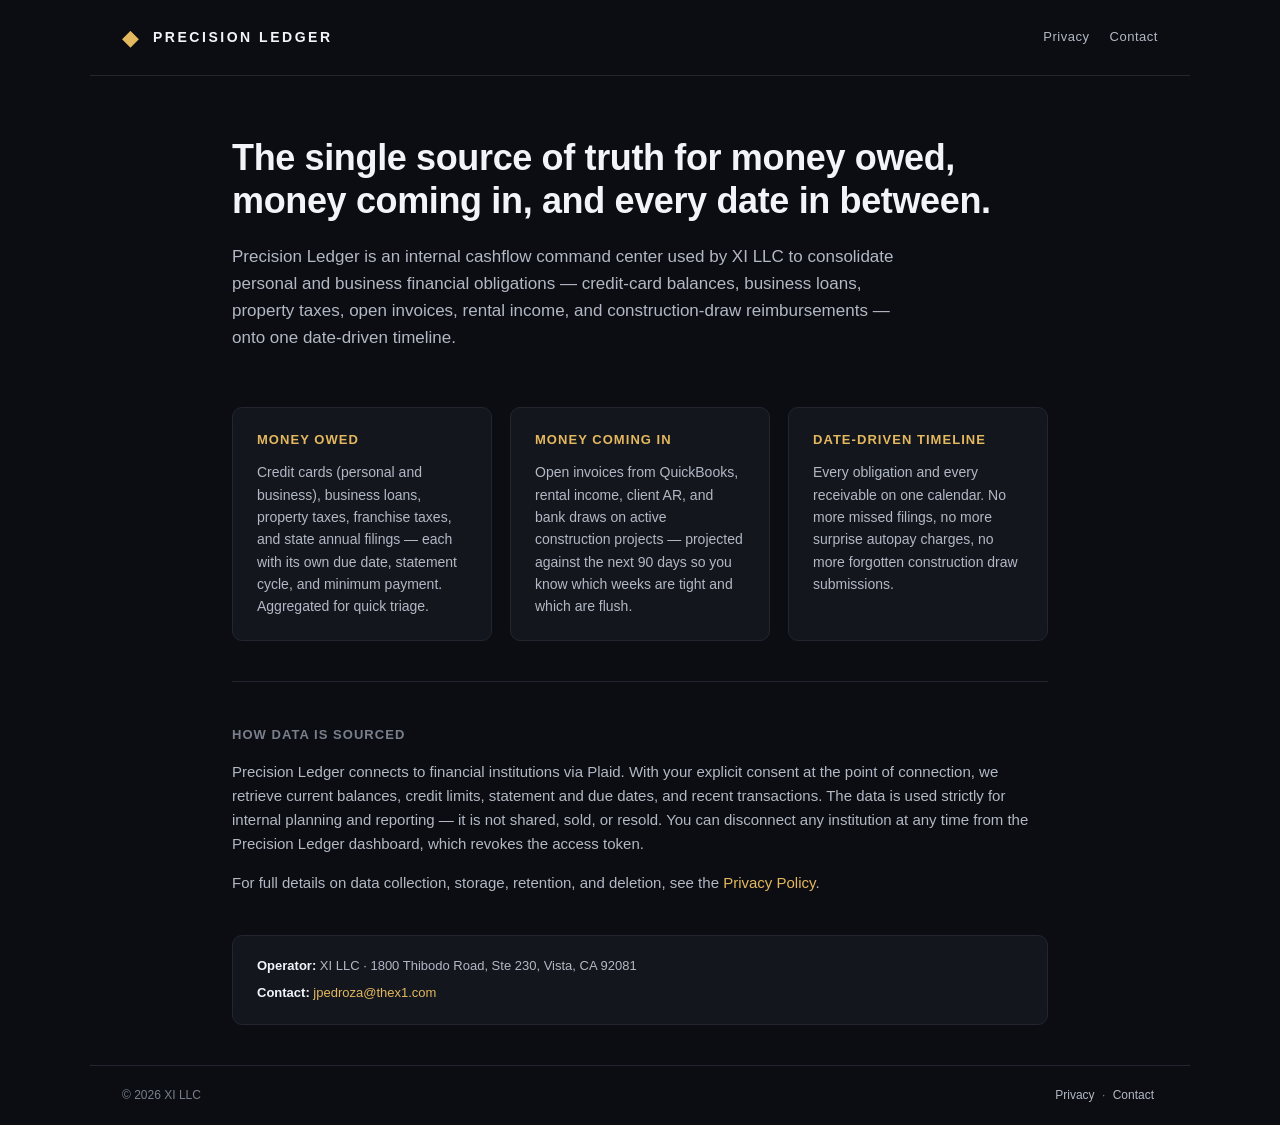
==== index.html @ 4f30f18b "Initial: Precision Ledger marketing site + privacy policy" ====
<!doctype html>
<html lang="en">
<head>
  <meta charset="utf-8" />
  <meta name="viewport" content="width=device-width, initial-scale=1" />
  <title>Precision Ledger — Unified personal &amp; business cashflow</title>
  <meta name="description" content="Precision Ledger is an internal cashflow command center that consolidates personal and business credit-card balances, loan obligations, property taxes, invoices, and construction reimbursements into a single date-driven timeline." />
  <link rel="stylesheet" href="styles.css" />
</head>
<body>
  <header class="top">
    <div class="brand">
      <span class="mark">◆</span>
      <span class="name">PRECISION LEDGER</span>
    </div>
    <nav>
      <a href="/privacy.html">Privacy</a>
      <a href="mailto:jpedroza@thex1.com">Contact</a>
    </nav>
  </header>

  <main>
    <section class="hero">
      <h1>The single source of truth for money owed, money coming in, and every date in between.</h1>
      <p class="lede">
        Precision Ledger is an internal cashflow command center used by XI LLC to
        consolidate personal and business financial obligations — credit-card
        balances, business loans, property taxes, open invoices, rental income,
        and construction-draw reimbursements — onto one date-driven timeline.
      </p>
    </section>

    <section class="cards">
      <div class="card">
        <h2>Money owed</h2>
        <p>
          Credit cards (personal and business), business loans, property taxes,
          franchise taxes, and state annual filings — each with its own due
          date, statement cycle, and minimum payment. Aggregated for quick
          triage.
        </p>
      </div>
      <div class="card">
        <h2>Money coming in</h2>
        <p>
          Open invoices from QuickBooks, rental income, client AR, and bank
          draws on active construction projects — projected against the next
          90 days so you know which weeks are tight and which are flush.
        </p>
      </div>
      <div class="card">
        <h2>Date-driven timeline</h2>
        <p>
          Every obligation and every receivable on one calendar. No more
          missed filings, no more surprise autopay charges, no more
          forgotten construction draw submissions.
        </p>
      </div>
    </section>

    <section class="data">
      <h2>How data is sourced</h2>
      <p>
        Precision Ledger connects to financial institutions via Plaid. With your
        explicit consent at the point of connection, we retrieve current balances,
        credit limits, statement and due dates, and recent transactions. The data
        is used strictly for internal planning and reporting — it is not shared,
        sold, or resold. You can disconnect any institution at any time from the
        Precision Ledger dashboard, which revokes the access token.
      </p>
      <p>
        For full details on data collection, storage, retention, and deletion,
        see the <a href="/privacy.html">Privacy Policy</a>.
      </p>
    </section>

    <section class="footer-info">
      <div>
        <strong>Operator:</strong> XI LLC · 1800 Thibodo Road, Ste 230, Vista, CA 92081
      </div>
      <div>
        <strong>Contact:</strong> <a href="mailto:jpedroza@thex1.com">jpedroza@thex1.com</a>
      </div>
    </section>
  </main>

  <footer>
    <span>© 2026 XI LLC</span>
    <span>
      <a href="/privacy.html">Privacy</a> · <a href="mailto:jpedroza@thex1.com">Contact</a>
    </span>
  </footer>
</body>
</html>
---- styles.css ----
:root {
  --bg: #0b0d12;
  --bg-2: #13161d;
  --ink: #f2f4f8;
  --ink-dim: #b2b8c4;
  --ink-mute: #79808c;
  --line: #222631;
  --accent: #e4b85e;
  --radius: 10px;
  --mono: ui-monospace, "SF Mono", Menlo, Consolas, monospace;
  --sans: -apple-system, BlinkMacSystemFont, "Inter", "Helvetica Neue", sans-serif;
}
* { box-sizing: border-box; }
html, body { margin: 0; padding: 0; background: var(--bg); color: var(--ink); font-family: var(--sans); line-height: 1.6; }

.top {
  display: flex; justify-content: space-between; align-items: center;
  padding: 20px 32px; border-bottom: 1px solid var(--line);
  max-width: 1100px; margin: 0 auto;
}
.brand { display: flex; align-items: center; gap: 14px; }
.mark { color: var(--accent); font-size: 22px; }
.name { font-weight: 700; letter-spacing: 0.18em; font-size: 14px; }
.top nav { display: flex; gap: 20px; font-size: 13px; }
.top nav a { color: var(--ink-dim); text-decoration: none; letter-spacing: 0.04em; }
.top nav a:hover { color: var(--ink); }

main { max-width: 880px; margin: 0 auto; padding: 60px 32px 40px; }

.hero h1 {
  font-size: 36px; line-height: 1.2; font-weight: 700;
  margin: 0 0 20px; letter-spacing: -0.01em;
}
.hero .lede { font-size: 17px; color: var(--ink-dim); max-width: 680px; }

.cards {
  display: grid; grid-template-columns: repeat(3, 1fr); gap: 18px;
  margin: 56px 0 40px;
}
.cards .card {
  background: var(--bg-2); border: 1px solid var(--line);
  border-radius: var(--radius); padding: 22px 24px;
}
.cards h2 { font-size: 13px; letter-spacing: 0.08em; text-transform: uppercase; color: var(--accent); margin: 0 0 10px; font-weight: 600; }
.cards p { font-size: 14px; color: var(--ink-dim); margin: 0; }

.data { margin-top: 40px; padding-top: 32px; border-top: 1px solid var(--line); }
.data h2 { font-size: 13px; letter-spacing: 0.08em; text-transform: uppercase; color: var(--ink-mute); font-weight: 600; margin-bottom: 12px; }
.data p { color: var(--ink-dim); font-size: 15px; }
.data a { color: var(--accent); text-decoration: none; }
.data a:hover { text-decoration: underline; }

.footer-info {
  margin-top: 40px; padding: 20px 24px;
  background: var(--bg-2); border: 1px solid var(--line); border-radius: var(--radius);
  font-size: 13px; color: var(--ink-dim); display: grid; gap: 6px;
}
.footer-info strong { color: var(--ink); font-weight: 600; }
.footer-info a { color: var(--accent); text-decoration: none; }

footer {
  max-width: 1100px; margin: 0 auto; padding: 20px 32px;
  display: flex; justify-content: space-between; align-items: center;
  border-top: 1px solid var(--line); font-size: 12px; color: var(--ink-mute);
}
footer a { color: var(--ink-dim); text-decoration: none; margin: 0 4px; }
footer a:hover { color: var(--ink); }

.doc h1 { font-size: 30px; margin-bottom: 4px; }
.doc .effective { color: var(--ink-mute); font-size: 13px; margin: 0 0 30px; font-family: var(--mono); }
.doc h2 { font-size: 18px; margin-top: 32px; margin-bottom: 10px; color: var(--accent); }
.doc p, .doc li { color: var(--ink-dim); font-size: 15px; }
.doc ul { padding-left: 20px; }
.doc li { margin: 6px 0; }
.doc a { color: var(--accent); text-decoration: none; }
.doc a:hover { text-decoration: underline; }
.doc address { font-style: normal; color: var(--ink-dim); line-height: 1.7; }

@media (max-width: 800px) {
  .cards { grid-template-columns: 1fr; }
  .hero h1 { font-size: 28px; }
}
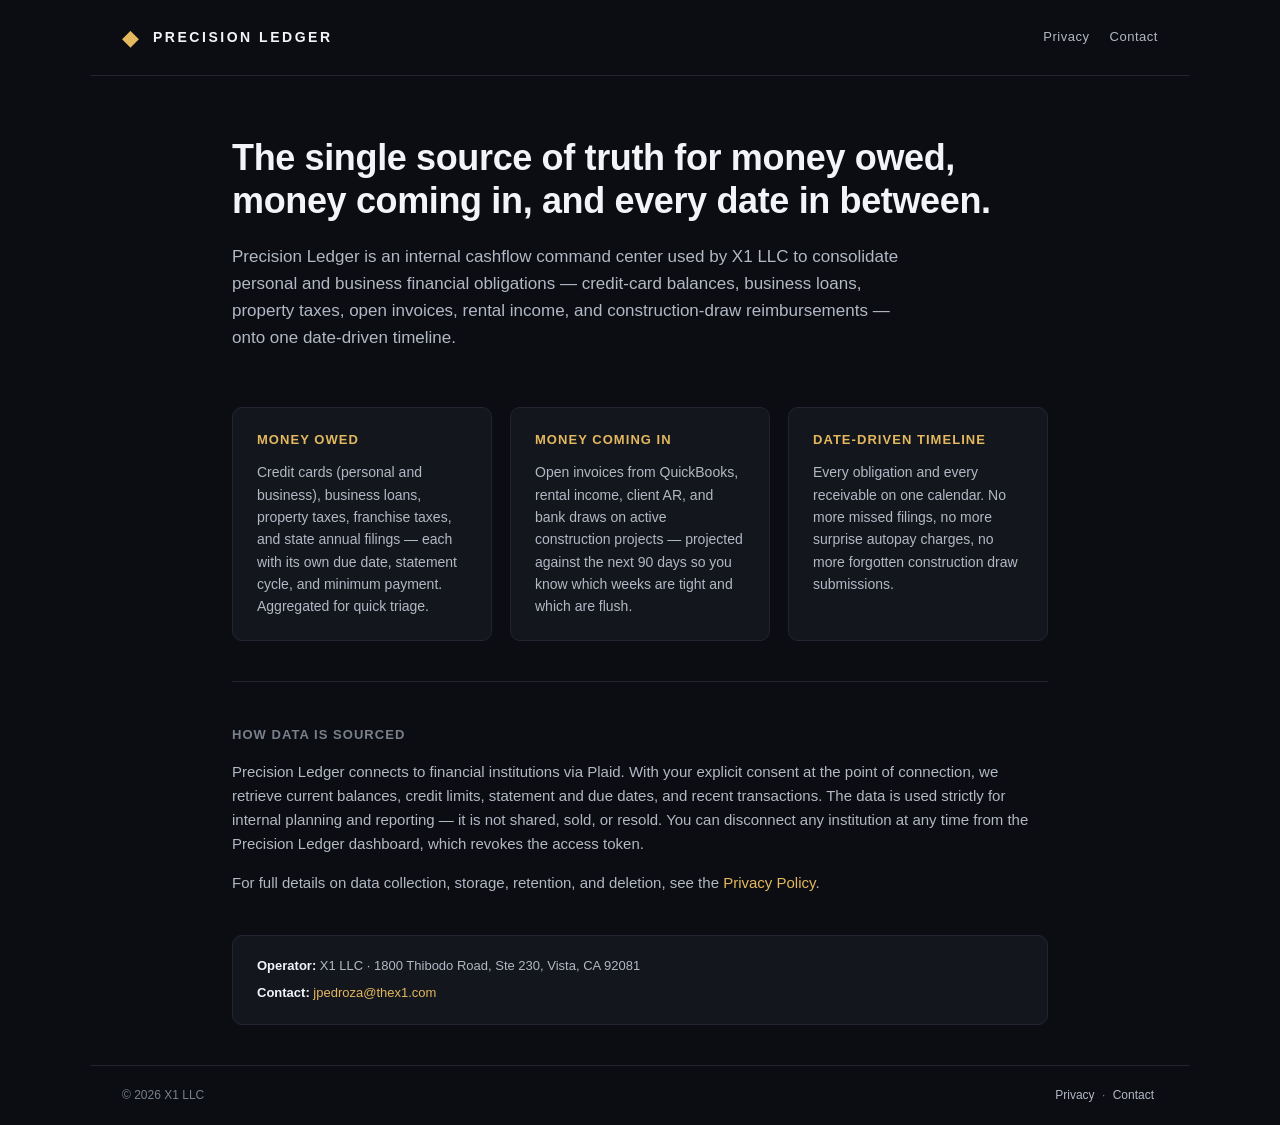
==== commit 7899d2b3: "Fix entity name: XI LLC → X1 LLC (match IRS 147C spelling)" ====
--- a/index.html
+++ b/index.html
@@ -23,7 +23,7 @@
     <section class="hero">
       <h1>The single source of truth for money owed, money coming in, and every date in between.</h1>
       <p class="lede">
-        Precision Ledger is an internal cashflow command center used by XI LLC to
+        Precision Ledger is an internal cashflow command center used by X1 LLC to
         consolidate personal and business financial obligations — credit-card
         balances, business loans, property taxes, open invoices, rental income,
         and construction-draw reimbursements — onto one date-driven timeline.
@@ -76,7 +76,7 @@
 
     <section class="footer-info">
       <div>
-        <strong>Operator:</strong> XI LLC · 1800 Thibodo Road, Ste 230, Vista, CA 92081
+        <strong>Operator:</strong> X1 LLC · 1800 Thibodo Road, Ste 230, Vista, CA 92081
       </div>
       <div>
         <strong>Contact:</strong> <a href="mailto:jpedroza@thex1.com">jpedroza@thex1.com</a>
@@ -85,7 +85,7 @@
   </main>
 
   <footer>
-    <span>© 2026 XI LLC</span>
+    <span>© 2026 X1 LLC</span>
     <span>
       <a href="/privacy.html">Privacy</a> · <a href="mailto:jpedroza@thex1.com">Contact</a>
     </span>
